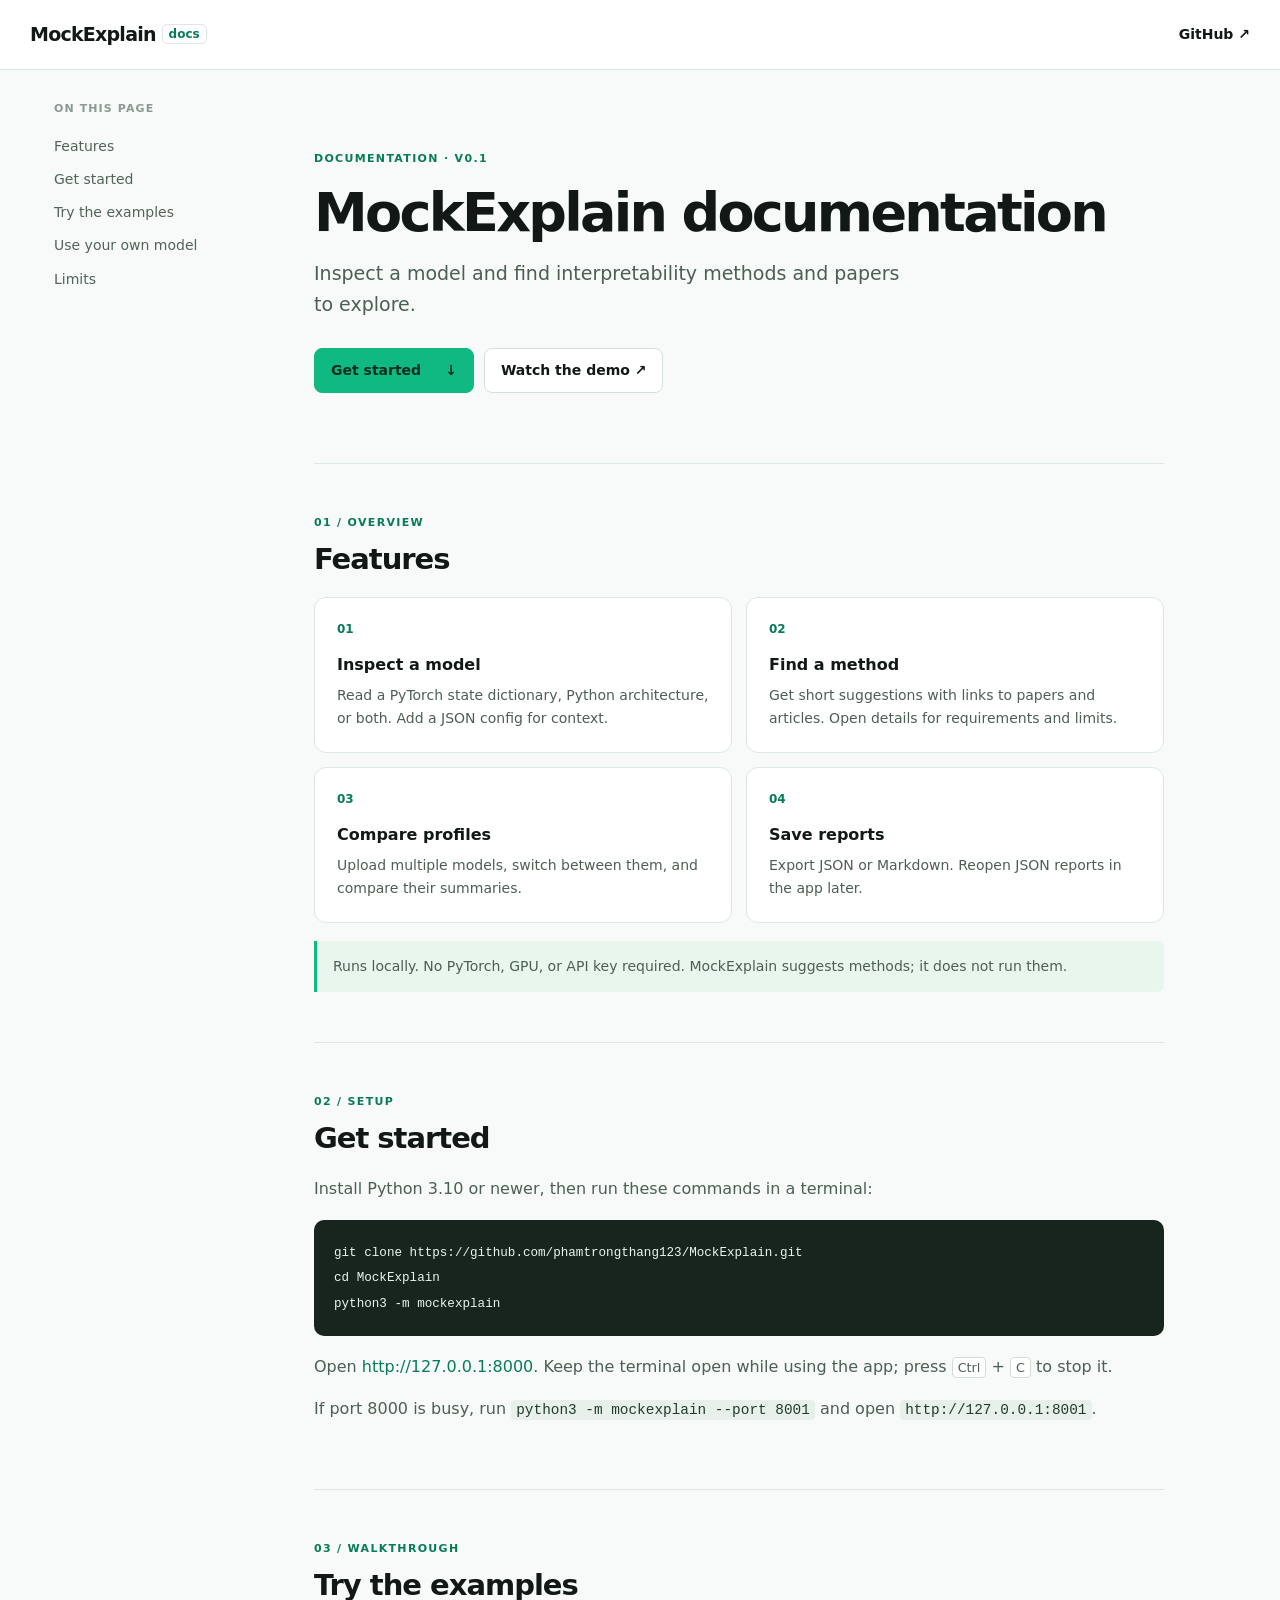
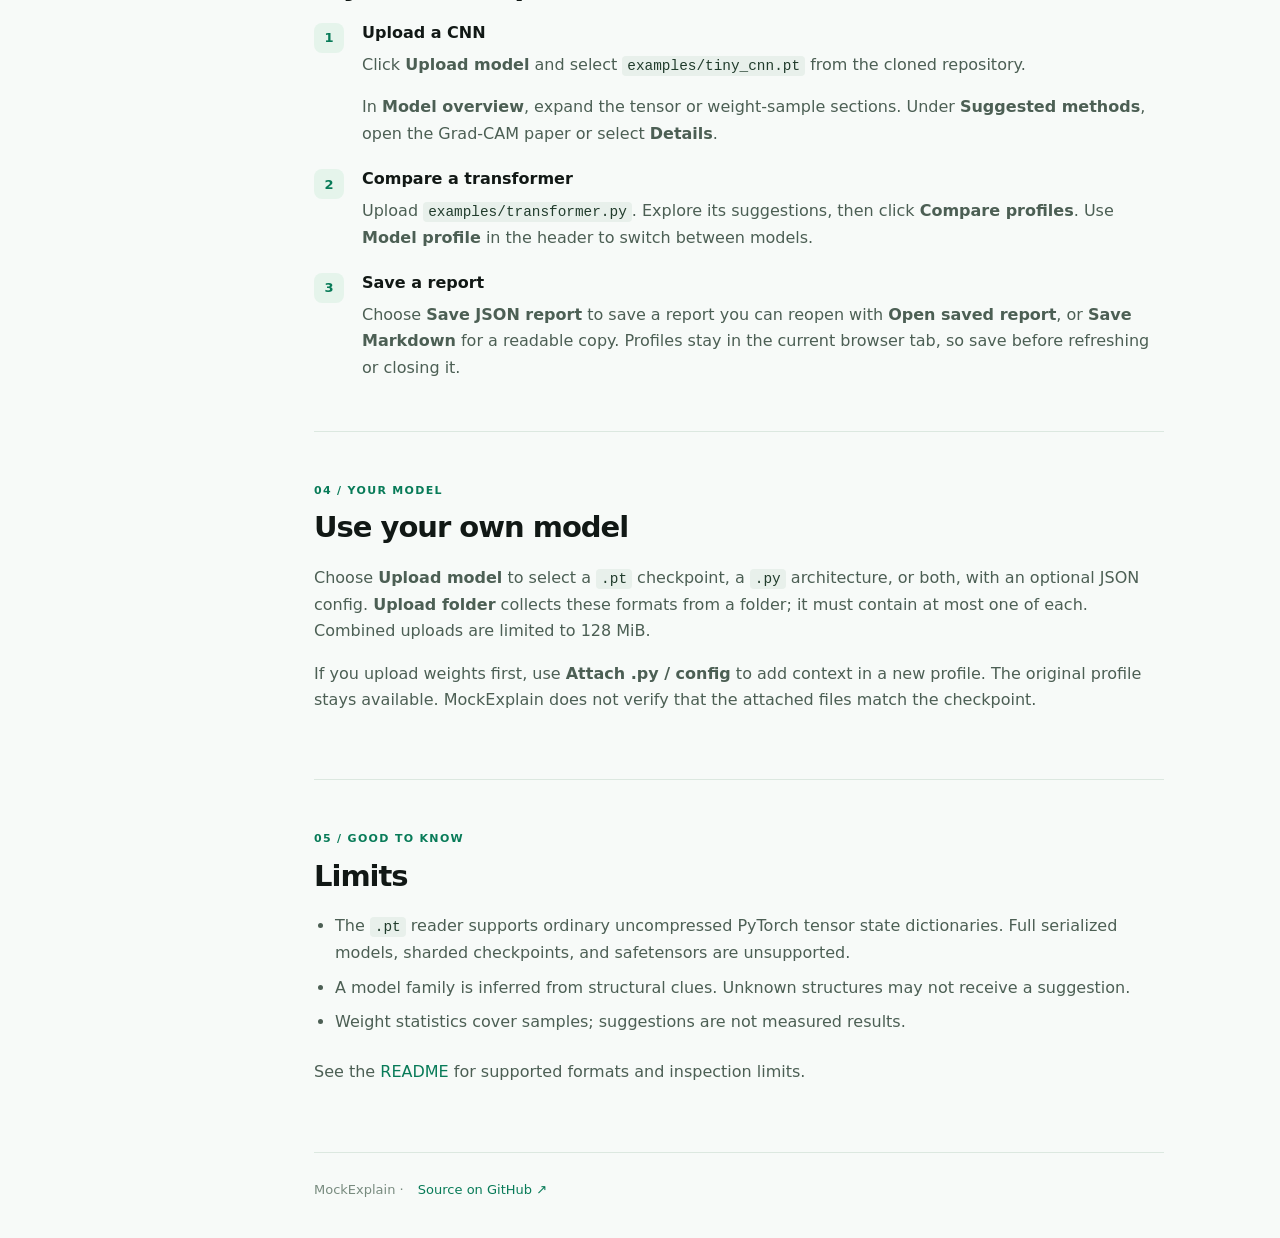
==== docs/index.html @ 13be5780 "Publish documentation with GitHub Pages" ====
<!doctype html>
<html lang="en">
<head>
  <meta charset="utf-8">
  <meta name="viewport" content="width=device-width, initial-scale=1">
  <meta name="theme-color" content="#f7faf8">
  <meta name="description" content="Features and a getting-started guide for MockExplain.">
  <title>MockExplain documentation</title>
  <link rel="stylesheet" href="style.css">
</head>
<body>
  <header class="topbar">
    <a class="brand" href="#top">MockExplain <span>docs</span></a>
    <a href="https://github.com/phamtrongthang123/MockExplain">GitHub ↗</a>
  </header>
  <div class="layout" id="top">
    <nav aria-label="On this page">
      <p>On this page</p>
      <a href="#features">Features</a>
      <a href="#start">Get started</a>
      <a href="#examples">Try the examples</a>
      <a href="#your-model">Use your own model</a>
      <a href="#limits">Limits</a>
    </nav>
    <main>
      <section class="intro">
        <div class="eyebrow">DOCUMENTATION · V0.1</div>
        <h1>MockExplain documentation</h1>
        <p>Inspect a model and find interpretability methods and papers to explore.</p>
        <div class="actions"><a class="button primary" href="#start">Get started <span>↓</span></a><a class="button" href="https://github.com/phamtrongthang123/MockExplain/blob/main/MockExplain_Demo.mp4">Watch the demo ↗</a></div>
      </section>
      <section id="features">
        <div class="section-label">01 / OVERVIEW</div><h2>Features</h2>
        <div class="feature-grid">
          <article><span>01</span><h3>Inspect a model</h3><p>Read a PyTorch state dictionary, Python architecture, or both. Add a JSON config for context.</p></article>
          <article><span>02</span><h3>Find a method</h3><p>Get short suggestions with links to papers and articles. Open details for requirements and limits.</p></article>
          <article><span>03</span><h3>Compare profiles</h3><p>Upload multiple models, switch between them, and compare their summaries.</p></article>
          <article><span>04</span><h3>Save reports</h3><p>Export JSON or Markdown. Reopen JSON reports in the app later.</p></article>
        </div>
        <p class="note">Runs locally. No PyTorch, GPU, or API key required. MockExplain suggests methods; it does not run them.</p>
      </section>
      <section id="start">
        <div class="section-label">02 / SETUP</div><h2>Get started</h2>
        <p>Install Python 3.10 or newer, then run these commands in a terminal:</p>
        <pre><code>git clone https://github.com/phamtrongthang123/MockExplain.git
cd MockExplain
python3 -m mockexplain</code></pre>
        <p>Open <a href="http://127.0.0.1:8000">http://127.0.0.1:8000</a>. Keep the terminal open while using the app; press <kbd>Ctrl</kbd> + <kbd>C</kbd> to stop it.</p>
        <p>If port 8000 is busy, run <code>python3 -m mockexplain --port 8001</code> and open <code>http://127.0.0.1:8001</code>.</p>
      </section>
      <section id="examples">
        <div class="section-label">03 / WALKTHROUGH</div><h2>Try the examples</h2>
        <div class="steps">
          <article><span class="step-number">1</span><div><h3>Upload a CNN</h3><p>Click <strong>Upload model</strong> and select <code>examples/tiny_cnn.pt</code> from the cloned repository.</p><p>In <strong>Model overview</strong>, expand the tensor or weight-sample sections. Under <strong>Suggested methods</strong>, open the Grad-CAM paper or select <strong>Details</strong>.</p></div></article>
          <article><span class="step-number">2</span><div><h3>Compare a transformer</h3><p>Upload <code>examples/transformer.py</code>. Explore its suggestions, then click <strong>Compare profiles</strong>. Use <strong>Model profile</strong> in the header to switch between models.</p></div></article>
          <article><span class="step-number">3</span><div><h3>Save a report</h3><p>Choose <strong>Save JSON report</strong> to save a report you can reopen with <strong>Open saved report</strong>, or <strong>Save Markdown</strong> for a readable copy. Profiles stay in the current browser tab, so save before refreshing or closing it.</p></div></article>
        </div>
      </section>
      <section id="your-model">
        <div class="section-label">04 / YOUR MODEL</div><h2>Use your own model</h2>
        <p>Choose <strong>Upload model</strong> to select a <code>.pt</code> checkpoint, a <code>.py</code> architecture, or both, with an optional JSON config. <strong>Upload folder</strong> collects these formats from a folder; it must contain at most one of each. Combined uploads are limited to 128 MiB.</p>
        <p>If you upload weights first, use <strong>Attach .py / config</strong> to add context in a new profile. The original profile stays available. MockExplain does not verify that the attached files match the checkpoint.</p>
      </section>
      <section id="limits">
        <div class="section-label">05 / GOOD TO KNOW</div><h2>Limits</h2>
        <ul><li>The <code>.pt</code> reader supports ordinary uncompressed PyTorch tensor state dictionaries. Full serialized models, sharded checkpoints, and safetensors are unsupported.</li><li>A model family is inferred from structural clues. Unknown structures may not receive a suggestion.</li><li>Weight statistics cover samples; suggestions are not measured results.</li></ul>
        <p>See the <a href="https://github.com/phamtrongthang123/MockExplain#supported-inspection-and-safety-bounds">README</a> for supported formats and inspection limits.</p>
      </section>
      <footer>MockExplain · <a href="https://github.com/phamtrongthang123/MockExplain">Source on GitHub ↗</a></footer>
    </main>
  </div>
</body>
</html>
---- docs/style.css ----
:root{color-scheme:light;--ink:#111815;--muted:#607068;--green:#087b58;--line:#dce8e0;--bg:#f7faf8}*{box-sizing:border-box}html{scroll-behavior:smooth;scroll-padding-top:5rem}body{margin:0;background:var(--bg);color:var(--ink);font:16px/1.65 system-ui,-apple-system,BlinkMacSystemFont,"Segoe UI",sans-serif}a{color:var(--green);text-decoration:none}a:hover{text-decoration:underline}.topbar{height:70px;background:#fff;border-bottom:1px solid var(--line);display:flex;align-items:center;justify-content:space-between;padding:0 max(24px,calc((100vw - 1220px)/2));position:sticky;top:0;z-index:1}.topbar>a:last-child{font-size:14px;font-weight:650;color:var(--ink)}.brand{font-weight:800;font-size:19px;letter-spacing:-.04em;color:var(--ink)}.brand span{color:var(--green);font-size:12px;letter-spacing:0;font-weight:700;border:1px solid var(--line);border-radius:5px;padding:2px 6px;vertical-align:middle}.layout{max-width:1220px;margin:auto;display:grid;grid-template-columns:190px minmax(0,1fr);gap:70px;padding:0 24px}nav{position:sticky;top:100px;align-self:start;display:flex;flex-direction:column;gap:10px;font-size:14px}nav p{color:#8b9a92;font-weight:700;font-size:11px;letter-spacing:.1em;text-transform:uppercase;margin:0 0 7px}nav a{color:#52635a}main{max-width:850px;min-width:0}section{padding:50px 0;border-bottom:1px solid var(--line)}section.intro{padding:80px 0 70px}.eyebrow,.section-label{font-size:11px;font-weight:750;letter-spacing:.12em;color:var(--green)}h1{font-size:clamp(34px,5vw,54px);line-height:1.1;letter-spacing:-.05em;margin:15px 0}h2{font-size:29px;line-height:1.2;letter-spacing:-.035em;margin:10px 0 20px}h3{font-size:16px;line-height:1.3;margin:0 0 8px}p{margin:0 0 16px;color:#4c5f54}.intro>p{font-size:19px;max-width:610px}.actions{display:flex;gap:10px;flex-wrap:wrap;margin-top:28px}.button{display:inline-flex;gap:24px;align-items:center;background:white;border:1px solid #d3e2d8;border-radius:8px;color:var(--ink);font-size:14px;font-weight:700;padding:10px 16px}.button:hover{text-decoration:none;border-color:#8ab7a1}.button.primary{background:#10b981;color:#092d21;border-color:#10b981}.feature-grid{display:grid;grid-template-columns:repeat(2,minmax(0,1fr));gap:14px}.feature-grid article{border:1px solid var(--line);border-radius:12px;background:#fff;padding:22px}.feature-grid article span{font-size:12px;font-weight:750;color:var(--green);display:block;margin-bottom:15px}.feature-grid p{font-size:14px;margin:0}.note{background:#e9f6ee;border-left:3px solid #10b981;padding:14px 16px;border-radius:0 7px 7px 0;margin:18px 0 0;font-size:14px}pre{overflow:auto;background:#18251e;color:#e6f8ec;padding:20px;border-radius:10px;font-size:14px;line-height:1.8;margin:18px 0}code{font-family:ui-monospace,SFMono-Regular,Consolas,monospace;font-size:.9em}p code,li code{background:#e8f0eb;padding:2px 5px;border-radius:4px;color:#213c2c}kbd{font:inherit;font-size:.8em;background:white;border:1px solid #cfded3;border-radius:4px;padding:2px 5px}.steps{display:grid;gap:22px}.steps article{display:grid;grid-template-columns:34px 1fr;gap:14px}.step-number{height:30px;width:30px;display:grid;place-items:center;border-radius:8px;background:#e5f4eb;color:var(--green);font-size:13px;font-weight:800}.steps p:last-child{margin-bottom:0}ul{padding-left:21px;color:#4c5f54}li{padding:0 0 8px}footer{padding:26px 0 40px;font-size:13px;color:#788b7f}footer a{margin-left:10px}@media(max-width:700px){.topbar{height:60px}.layout{display:block;padding:0 20px}nav{position:static;display:flex;flex-direction:row;overflow:auto;white-space:nowrap;gap:16px;padding-top:20px}nav p{display:none}section.intro{padding:48px 0}section{padding:38px 0}.feature-grid{grid-template-columns:1fr}h1{font-size:38px}.intro>p{font-size:17px}}
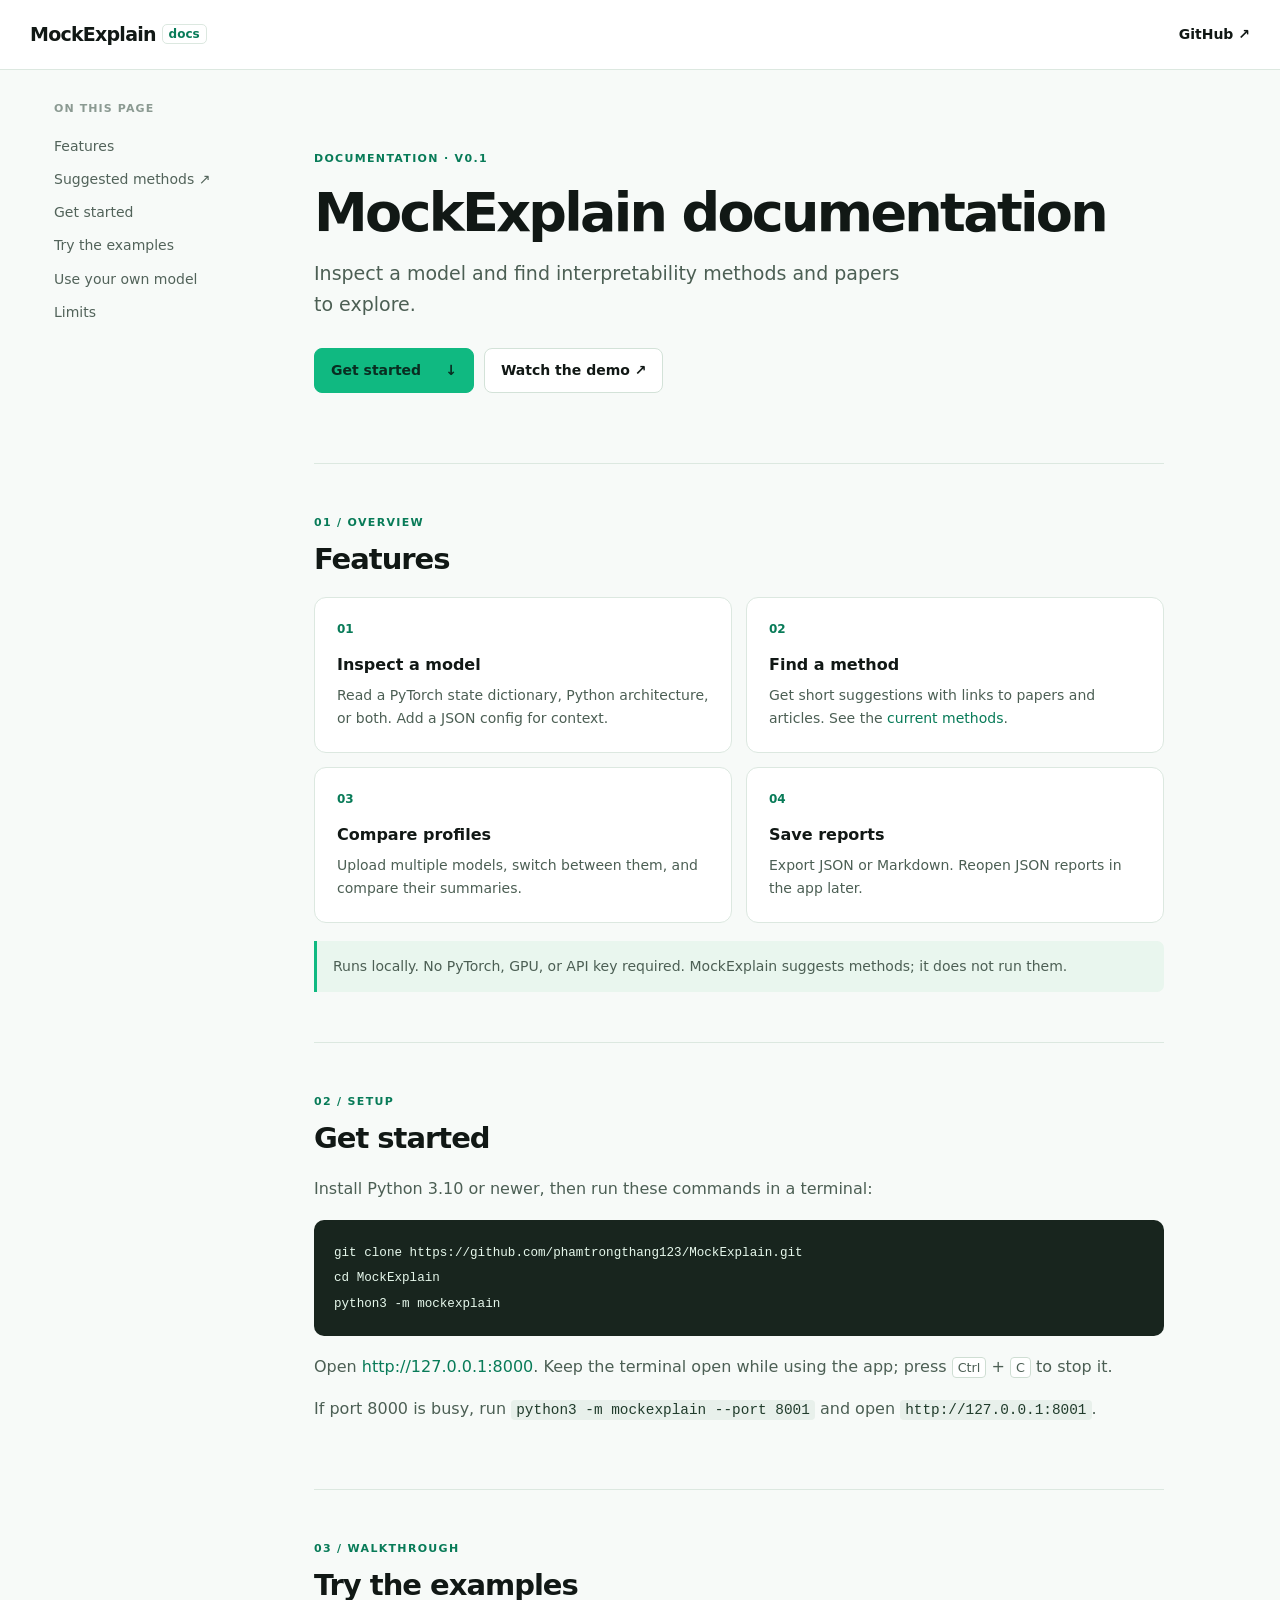
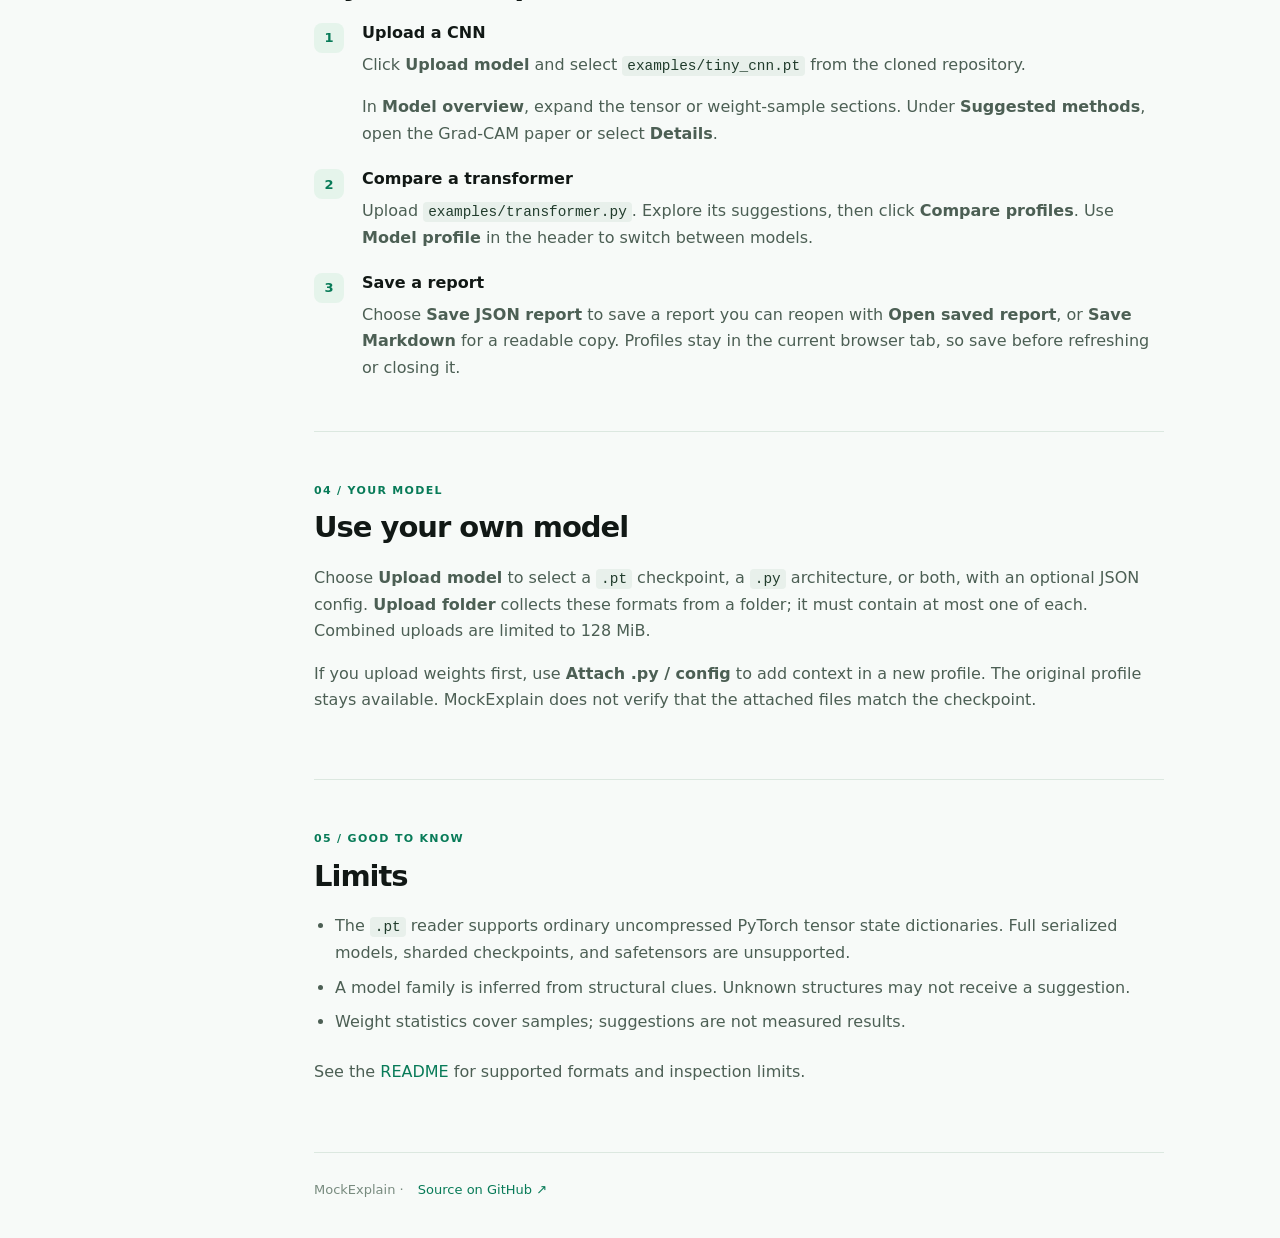
==== commit 0af0177d: "Document suggested interpretability methods" ====
--- a/docs/index.html
+++ b/docs/index.html
@@ -17,6 +17,7 @@
     <nav aria-label="On this page">
       <p>On this page</p>
       <a href="#features">Features</a>
+      <a href="methods.html">Suggested methods ↗</a>
       <a href="#start">Get started</a>
       <a href="#examples">Try the examples</a>
       <a href="#your-model">Use your own model</a>
@@ -33,7 +34,7 @@
         <div class="section-label">01 / OVERVIEW</div><h2>Features</h2>
         <div class="feature-grid">
           <article><span>01</span><h3>Inspect a model</h3><p>Read a PyTorch state dictionary, Python architecture, or both. Add a JSON config for context.</p></article>
-          <article><span>02</span><h3>Find a method</h3><p>Get short suggestions with links to papers and articles. Open details for requirements and limits.</p></article>
+          <article><span>02</span><h3>Find a method</h3><p>Get short suggestions with links to papers and articles. See the <a href="methods.html">current methods</a>.</p></article>
           <article><span>03</span><h3>Compare profiles</h3><p>Upload multiple models, switch between them, and compare their summaries.</p></article>
           <article><span>04</span><h3>Save reports</h3><p>Export JSON or Markdown. Reopen JSON reports in the app later.</p></article>
         </div>
